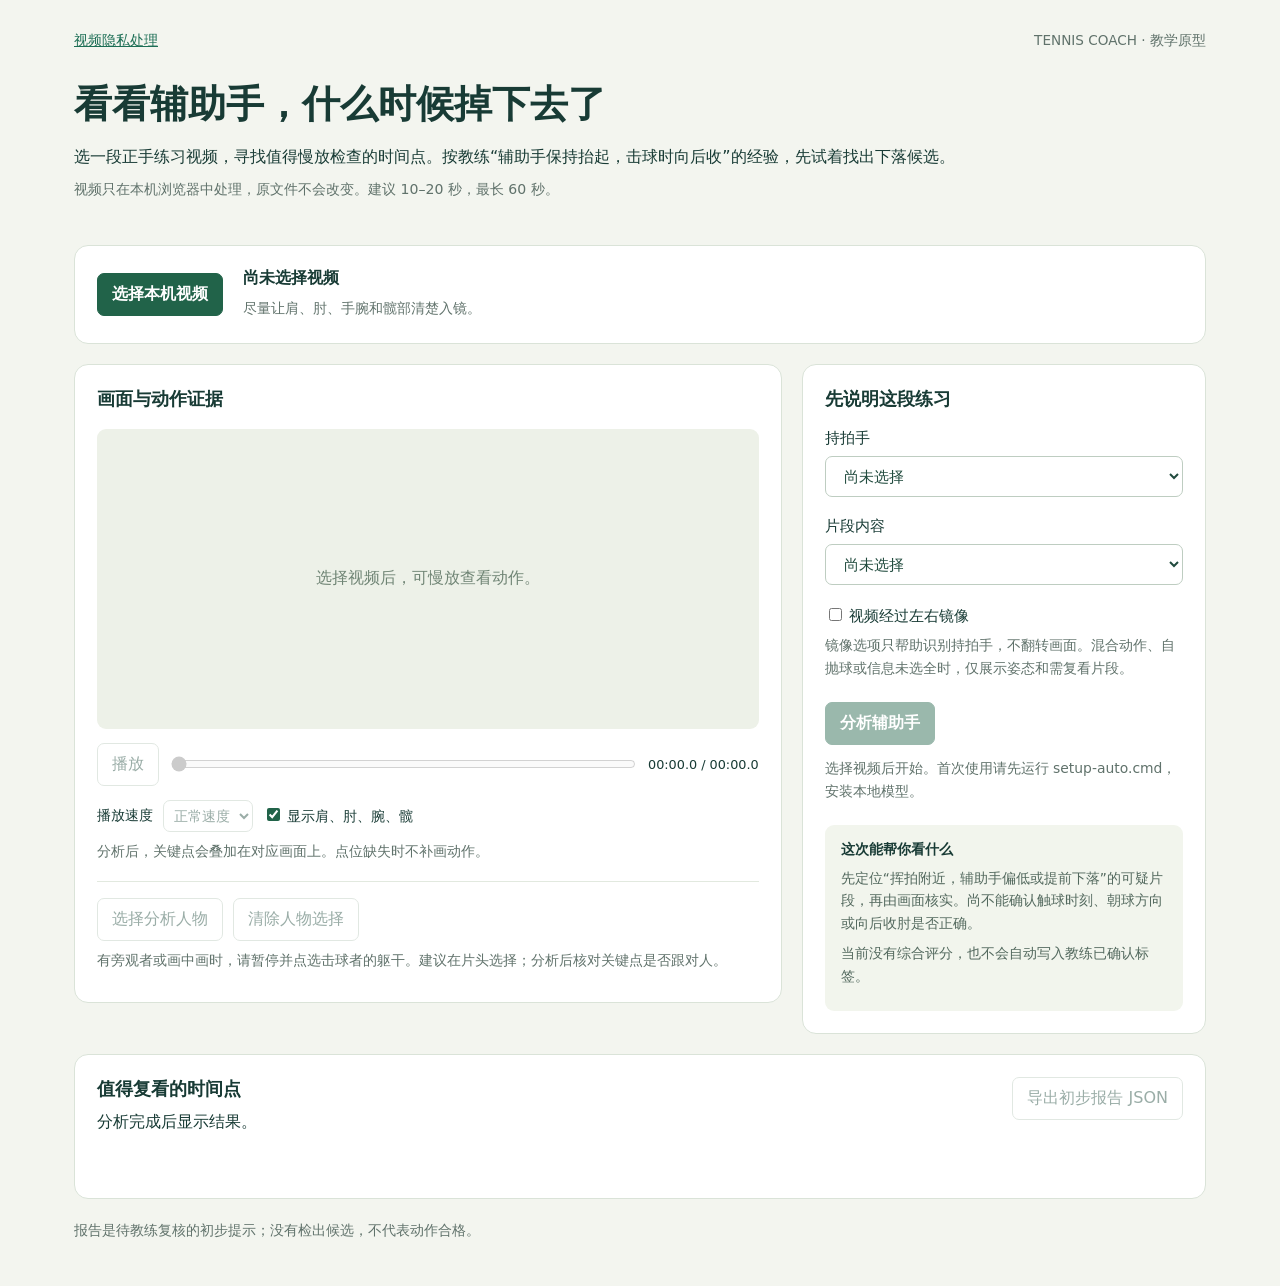
==== web/forehand.html @ 70b6aed7 "Add local forehand support-arm review prototype" ====
<!doctype html>
<html lang="zh-CN">
<head>
  <meta charset="UTF-8">
  <meta name="viewport" content="width=device-width, initial-scale=1">
  <title>正手辅助手复看 · Tennis Coach</title>
  <link rel="stylesheet" href="forehand.css">
  <script type="module" src="forehand.js"></script>
</head>
<body>
  <header class="page-header">
    <nav><a href="/">视频隐私处理</a><span>TENNIS COACH · 教学原型</span></nav>
    <h1>看看辅助手，什么时候掉下去了</h1>
    <p>选一段正手练习视频，寻找值得慢放检查的时间点。按教练“辅助手保持抬起，击球时向后收”的经验，先试着找出下落候选。</p>
    <p class="local-note">视频只在本机浏览器中处理，原文件不会改变。建议 10–20 秒，最长 60 秒。</p>
  </header>
  <main>
    <section class="file-bar" aria-label="选择视频">
      <label class="button primary" for="videoFile">选择本机视频</label>
      <input id="videoFile" type="file" accept="video/*">
      <div><strong id="fileName">尚未选择视频</strong><p id="fileMeta">尽量让肩、肘、手腕和髋部清楚入镜。</p></div>
    </section>
    <div class="workspace">
      <section class="preview-panel" aria-labelledby="previewTitle">
        <h2 id="previewTitle">画面与动作证据</h2>
        <div id="emptyPreview" class="empty-preview">选择视频后，可慢放查看动作。</div>
        <div id="stage" class="stage" hidden>
          <canvas id="previewCanvas" tabindex="0" aria-label="动作画面；选择人物模式下，点击要分析的人的躯干"></canvas>
        </div>
        <video id="sourceVideo" preload="metadata" muted playsinline hidden></video>
        <div class="transport">
          <button id="playPause" type="button" disabled>播放</button>
          <input id="timeline" type="range" min="0" max="1" step="0.01" value="0" aria-label="视频进度" disabled>
          <output id="timeDisplay">00:00.0 / 00:00.0</output>
        </div>
        <div class="preview-options">
          <label for="playbackRate">播放速度</label>
          <select id="playbackRate" disabled><option value="1">正常速度</option><option value="0.5">0.5 倍</option><option value="0.25">0.25 倍</option></select>
          <label><input id="showSkeleton" type="checkbox" checked> 显示肩、肘、腕、髋</label>
        </div>
        <p id="frameStatus" class="help">分析后，关键点会叠加在对应画面上。点位缺失时不补画动作。</p>
        <div class="target-panel">
          <div class="button-row"><button id="chooseTarget" type="button" aria-pressed="false" disabled>选择分析人物</button><button id="clearTarget" type="button" disabled>清除人物选择</button></div>
          <p id="targetStatus" class="help">有旁观者或画中画时，请暂停并点选击球者的躯干。建议在片头选择；分析后核对关键点是否跟对人。</p>
        </div>
      </section>
      <aside class="settings-panel">
        <h2>先说明这段练习</h2>
        <label class="field" for="handedness">持拍手<select id="handedness"><option value="unknown">尚未选择</option><option value="right">右手持拍</option><option value="left">左手持拍</option></select></label>
        <label class="field" for="practiceContext">片段内容<select id="practiceContext"><option value="unknown">尚未选择</option><option value="forehand">连续正手练习</option><option value="mixed">正反手混合 / 其他动作</option><option value="self_feed">自抛球练习</option></select></label>
        <label class="mirror"><input id="mirrored" type="checkbox"> 视频经过左右镜像</label>
        <p class="help">镜像选项只帮助识别持拍手，不翻转画面。混合动作、自抛球或信息未选全时，仅展示姿态和需复看片段。</p>
        <div class="button-row"><button id="analyzeButton" class="primary" type="button" disabled>分析辅助手</button><button id="cancelAnalysis" type="button" hidden>取消</button></div>
        <progress id="analysisProgress" max="100" value="0" aria-label="分析进度" hidden></progress>
        <p id="analysisStatus" role="status" aria-live="polite">选择视频后开始。首次使用请先运行 setup-auto.cmd，安装本地模型。</p>
        <div class="method-note"><strong>这次能帮你看什么</strong><p>先定位“挥拍附近，辅助手偏低或提前下落”的可疑片段，再由画面核实。尚不能确认触球时刻、朝球方向或向后收肘是否正确。</p><p>当前没有综合评分，也不会自动写入教练已确认标签。</p></div>
      </aside>
    </div>
    <section class="results-panel" aria-labelledby="resultsTitle">
      <div class="result-heading"><div><h2 id="resultsTitle">值得复看的时间点</h2><p id="resultsStatus" role="status" aria-live="polite">分析完成后显示结果。</p></div><button id="exportReport" type="button" disabled>导出初步报告 JSON</button></div>
      <p id="coverage" class="help"></p>
      <ol id="candidateList" class="candidate-list"></ol>
      <details id="reviewDetails" hidden><summary>画面不足与需人工复看的片段</summary><ul id="reviewList" class="review-list"></ul></details>
      <ul id="limitations" class="limitations"></ul>
    </section>
    <p id="status" class="status" role="status" aria-live="polite">报告是待教练复核的初步提示；没有检出候选，不代表动作合格。</p>
  </main>
</body>
</html>
---- web/forehand.css ----
:root { color-scheme: light; font-family: system-ui, -apple-system, "Segoe UI", "Microsoft YaHei", sans-serif; color: #183b35; background: #f3f5ef; font-size: 16px; }
* { box-sizing: border-box; }
body { margin: 0; }
[hidden] { display: none !important; }
main, .page-header { max-width: 1180px; margin: 0 auto; padding: 24px; }
.page-header { padding-top: 32px; padding-bottom: 12px; }
nav { display: flex; justify-content: space-between; gap: 20px; color: #60726b; font-size: .85rem; }
a { color: #1c6e55; }
h1 { font-size: clamp(1.7rem, 3vw, 2.4rem); line-height: 1.35; margin: 28px 0 14px; }
h2 { font-size: 1.13rem; margin: 0 0 18px; }
p { line-height: 1.65; margin: 8px 0; }
.local-note, .help, .status { font-size: .88rem; color: #60726b; }
.file-bar, .preview-panel, .settings-panel, .results-panel { background: #fff; border: 1px solid #dae3d8; border-radius: 14px; padding: 22px; }
.file-bar { display: flex; align-items: center; flex-wrap: wrap; gap: 20px; margin-bottom: 20px; }
.file-bar p { font-size: .88rem; color: #60726b; margin-bottom: 0; }
.file-bar strong { overflow-wrap: anywhere; }
#videoFile { width: 1px; height: 1px; position: absolute; opacity: 0; }
.file-bar:focus-within .button { outline: 3px solid #abcbbc; outline-offset: 3px; }
.workspace { display: grid; grid-template-columns: minmax(0, 1.75fr) minmax(285px, 1fr); gap: 20px; align-items: start; }
button, select, .button { font: inherit; border: 1px solid #becdc1; border-radius: 7px; background: #fff; color: #214b3e; padding: 10px 14px; }
button, .button { cursor: pointer; display: inline-block; text-decoration: none; }
button:hover:not(:disabled), .button:hover { background: #eef5ed; }
button:focus-visible, select:focus-visible, canvas:focus-visible, input:focus-visible { outline: 3px solid #7fba9e; outline-offset: 2px; }
.primary { background: #216349; color: #fff; border-color: #216349; font-weight: 600; }
.primary:hover:not(:disabled) { background: #164c37; }
button:disabled, select:disabled { opacity: .45; cursor: not-allowed; }
.empty-preview { min-height: 300px; display: grid; place-items: center; color: #708575; background: #edf1e8; border-radius: 9px; padding: 24px; text-align: center; }
.stage { background: #101c19; border-radius: 9px; overflow: hidden; }
canvas { width: 100%; height: auto; max-height: 600px; display: block; object-fit: contain; touch-action: manipulation; }
.stage.selecting { outline: 3px solid #d89524; outline-offset: 3px; }
.stage.selecting canvas { cursor: crosshair; }
.transport, .preview-options, .button-row { display: flex; align-items: center; flex-wrap: wrap; gap: 10px; }
.transport { flex-wrap: nowrap; margin: 14px 0; }
#timeline { flex: 1; min-width: 35px; accent-color: #216349; }
#timeDisplay { white-space: nowrap; font-variant-numeric: tabular-nums; font-size: .8rem; }
.preview-options { font-size: .85rem; }
.preview-options select { padding: 6px; }
input[type="checkbox"] { accent-color: #216349; }
.target-panel { border-top: 1px solid #e2e9df; padding-top: 16px; margin-top: 18px; }
.field { display: grid; gap: 8px; margin-bottom: 20px; font-size: .92rem; }
.field select { width: 100%; }
.mirror { font-size: .92rem; }
.settings-panel .button-row { margin-top: 22px; }
progress { display: block; width: 100%; height: 12px; accent-color: #216349; margin-top: 18px; }
#analysisStatus { font-size: .87rem; color: #60726b; margin: 12px 0; }
.method-note { background: #f2f5ed; border-radius: 9px; padding: 16px; margin-top: 22px; font-size: .85rem; }
.method-note p { color: #53695e; }
.results-panel { margin-top: 20px; }
.result-heading { display: flex; justify-content: space-between; align-items: start; gap: 14px; flex-wrap: wrap; }
.result-heading h2 { margin-bottom: 8px; }
.candidate-list { list-style: none; padding: 0; display: grid; gap: 12px; }
.candidate { background: #faf7ed; border: 1px solid #ecdfbe; padding: 18px; border-radius: 9px; }
.candidate-top { display: flex; gap: 10px; align-items: center; flex-wrap: wrap; }
.badge { color: #896426; font-size: .8rem; }
.candidate .evidence { color: #667469; font-size: .85rem; }
.candidate p { margin-top: 10px; }
details { margin-top: 20px; }
summary { cursor: pointer; color: #5c6c61; }
.review-list { padding-left: 22px; }
.review-list li { margin: 12px 0; line-height: 1.6; }
.review-list button { padding: 5px 9px; margin-right: 8px; }
.limitations { color: #69756e; font-size: .86rem; padding-left: 20px; line-height: 1.7; }
.status { margin: 20px 0; }
@media(max-width: 850px) { .workspace { grid-template-columns: 1fr; } main, .page-header { padding: 18px; } .page-header { padding-top: 24px; } .empty-preview { min-height: 210px; } nav { flex-wrap: wrap; } }
@media(max-width: 450px) { .transport { flex-wrap: wrap; } #timeline { min-width: 120px; } #timeDisplay { width: 100%; text-align: right; } .preview-panel, .settings-panel, .results-panel, .file-bar { padding: 16px; } }
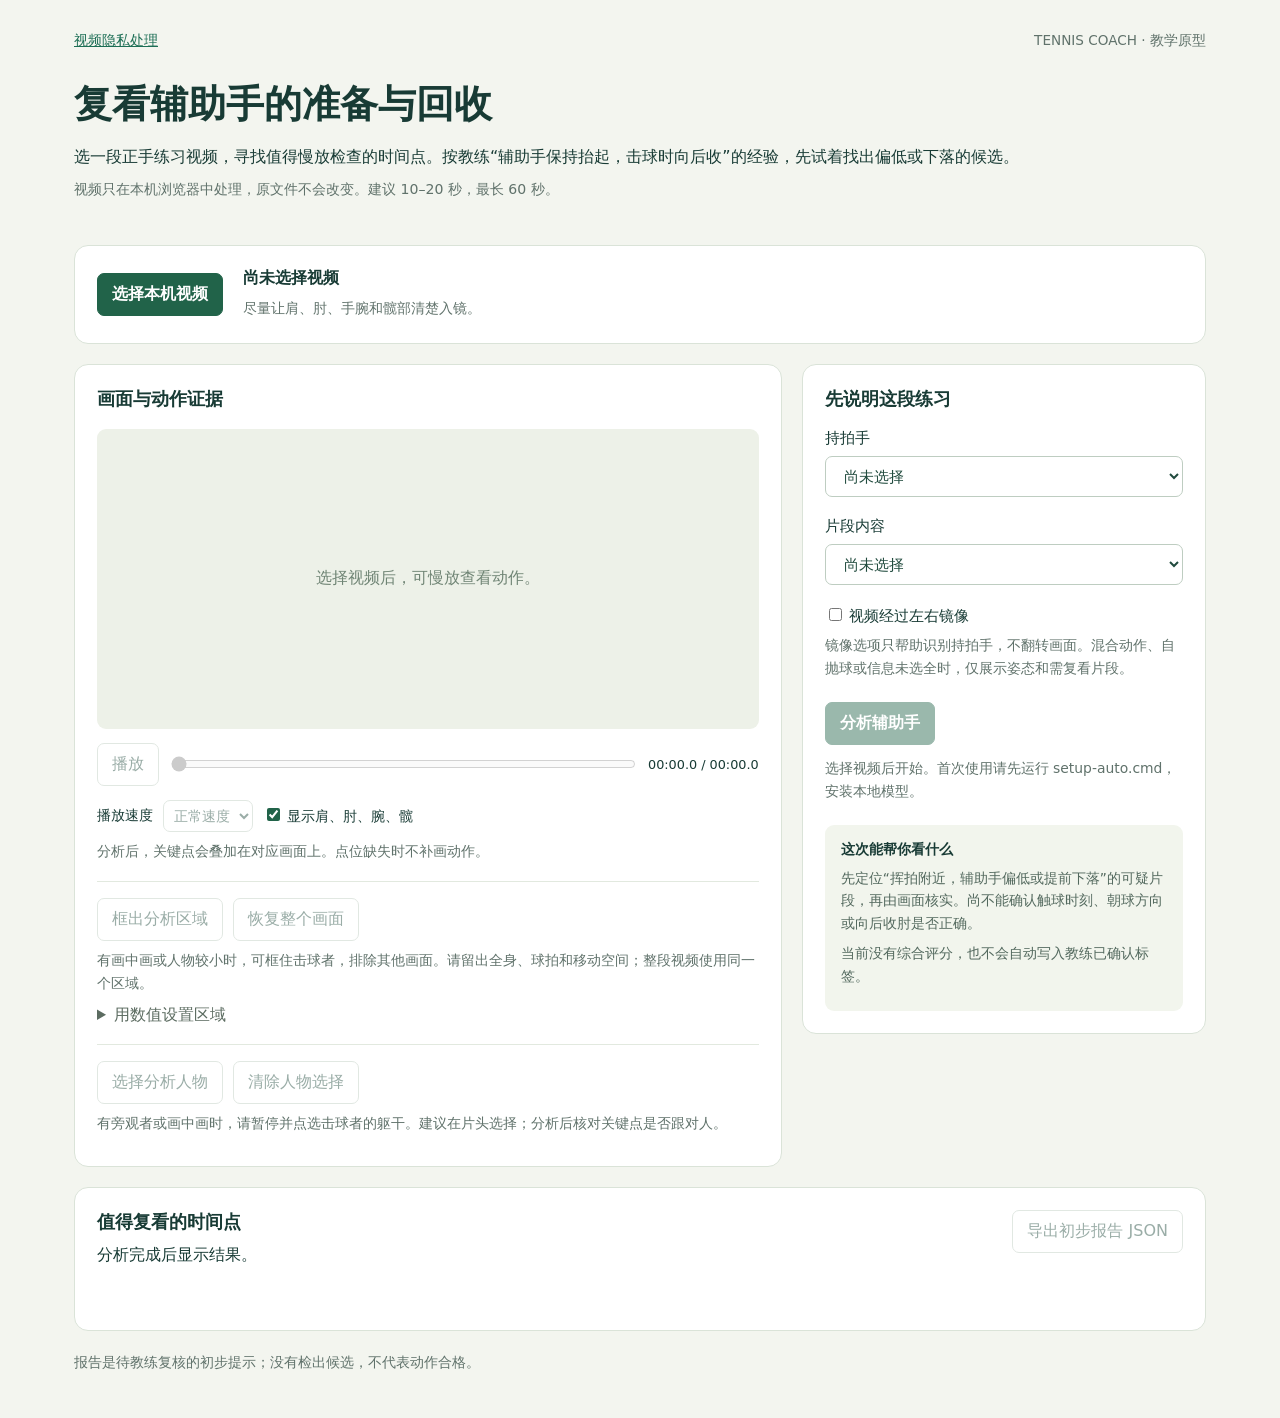
==== commit 1ed250b5: "Improve forehand pose evidence and add analysis regions" ====
--- a/web/forehand.html
+++ b/web/forehand.html
@@ -10,8 +10,8 @@
 <body>
   <header class="page-header">
     <nav><a href="/">视频隐私处理</a><span>TENNIS COACH · 教学原型</span></nav>
-    <h1>看看辅助手，什么时候掉下去了</h1>
-    <p>选一段正手练习视频，寻找值得慢放检查的时间点。按教练“辅助手保持抬起，击球时向后收”的经验，先试着找出下落候选。</p>
+    <h1>复看辅助手的准备与回收</h1>
+    <p>选一段正手练习视频，寻找值得慢放检查的时间点。按教练“辅助手保持抬起，击球时向后收”的经验，先试着找出偏低或下落的候选。</p>
     <p class="local-note">视频只在本机浏览器中处理，原文件不会改变。建议 10–20 秒，最长 60 秒。</p>
   </header>
   <main>
@@ -25,7 +25,7 @@
         <h2 id="previewTitle">画面与动作证据</h2>
         <div id="emptyPreview" class="empty-preview">选择视频后，可慢放查看动作。</div>
         <div id="stage" class="stage" hidden>
-          <canvas id="previewCanvas" tabindex="0" aria-label="动作画面；选择人物模式下，点击要分析的人的躯干"></canvas>
+          <canvas id="previewCanvas" tabindex="0" aria-label="动作画面；可点选人物或拖动框出分析区域"></canvas>
         </div>
         <video id="sourceVideo" preload="metadata" muted playsinline hidden></video>
         <div class="transport">
@@ -39,6 +39,20 @@
           <label><input id="showSkeleton" type="checkbox" checked> 显示肩、肘、腕、髋</label>
         </div>
         <p id="frameStatus" class="help">分析后，关键点会叠加在对应画面上。点位缺失时不补画动作。</p>
+        <div class="region-panel">
+          <div class="button-row"><button id="chooseRegion" type="button" aria-pressed="false" disabled>框出分析区域</button><button id="clearRegion" type="button" disabled>恢复整个画面</button></div>
+          <p id="regionStatus" class="help" role="status">有画中画或人物较小时，可框住击球者，排除其他画面。请留出全身、球拍和移动空间；整段视频使用同一个区域。</p>
+          <details class="region-inputs"><summary>用数值设置区域</summary>
+            <p class="help">以下数字是画面宽高的百分比，左上角为 0。宽、高至少为 5%。</p>
+            <div class="region-grid">
+              <label for="regionX">左边距 %<input id="regionX" type="number" min="0" max="95" step="0.1" value="0" disabled></label>
+              <label for="regionY">上边距 %<input id="regionY" type="number" min="0" max="95" step="0.1" value="0" disabled></label>
+              <label for="regionWidth">宽度 %<input id="regionWidth" type="number" min="5" max="100" step="0.1" value="100" disabled></label>
+              <label for="regionHeight">高度 %<input id="regionHeight" type="number" min="5" max="100" step="0.1" value="100" disabled></label>
+            </div>
+            <button id="applyRegion" type="button" disabled>应用区域</button>
+          </details>
+        </div>
         <div class="target-panel">
           <div class="button-row"><button id="chooseTarget" type="button" aria-pressed="false" disabled>选择分析人物</button><button id="clearTarget" type="button" disabled>清除人物选择</button></div>
           <p id="targetStatus" class="help">有旁观者或画中画时，请暂停并点选击球者的躯干。建议在片头选择；分析后核对关键点是否跟对人。</p>
--- a/web/forehand.css
+++ b/web/forehand.css
@@ -29,6 +29,8 @@
 canvas { width: 100%; height: auto; max-height: 600px; display: block; object-fit: contain; touch-action: manipulation; }
 .stage.selecting { outline: 3px solid #d89524; outline-offset: 3px; }
 .stage.selecting canvas { cursor: crosshair; }
+.stage.selecting-region { outline: 3px solid #3a9eb5; outline-offset: 3px; }
+.stage.selecting-region canvas { cursor: crosshair; touch-action: none; }
 .transport, .preview-options, .button-row { display: flex; align-items: center; flex-wrap: wrap; gap: 10px; }
 .transport { flex-wrap: nowrap; margin: 14px 0; }
 #timeline { flex: 1; min-width: 35px; accent-color: #216349; }
@@ -37,6 +39,11 @@
 .preview-options select { padding: 6px; }
 input[type="checkbox"] { accent-color: #216349; }
 .target-panel { border-top: 1px solid #e2e9df; padding-top: 16px; margin-top: 18px; }
+.region-panel { border-top: 1px solid #e2e9df; padding-top: 16px; margin-top: 18px; }
+.region-inputs { margin-top: 10px; }
+.region-grid { display: grid; grid-template-columns: repeat(2, minmax(0, 1fr)); gap: 12px; margin: 12px 0; }
+.region-grid label { display: grid; gap: 6px; font-size: .85rem; }
+.region-grid input { width: 100%; min-width: 0; padding: 8px; border: 1px solid #becdc1; border-radius: 6px; font: inherit; }
 .field { display: grid; gap: 8px; margin-bottom: 20px; font-size: .92rem; }
 .field select { width: 100%; }
 .mirror { font-size: .92rem; }
